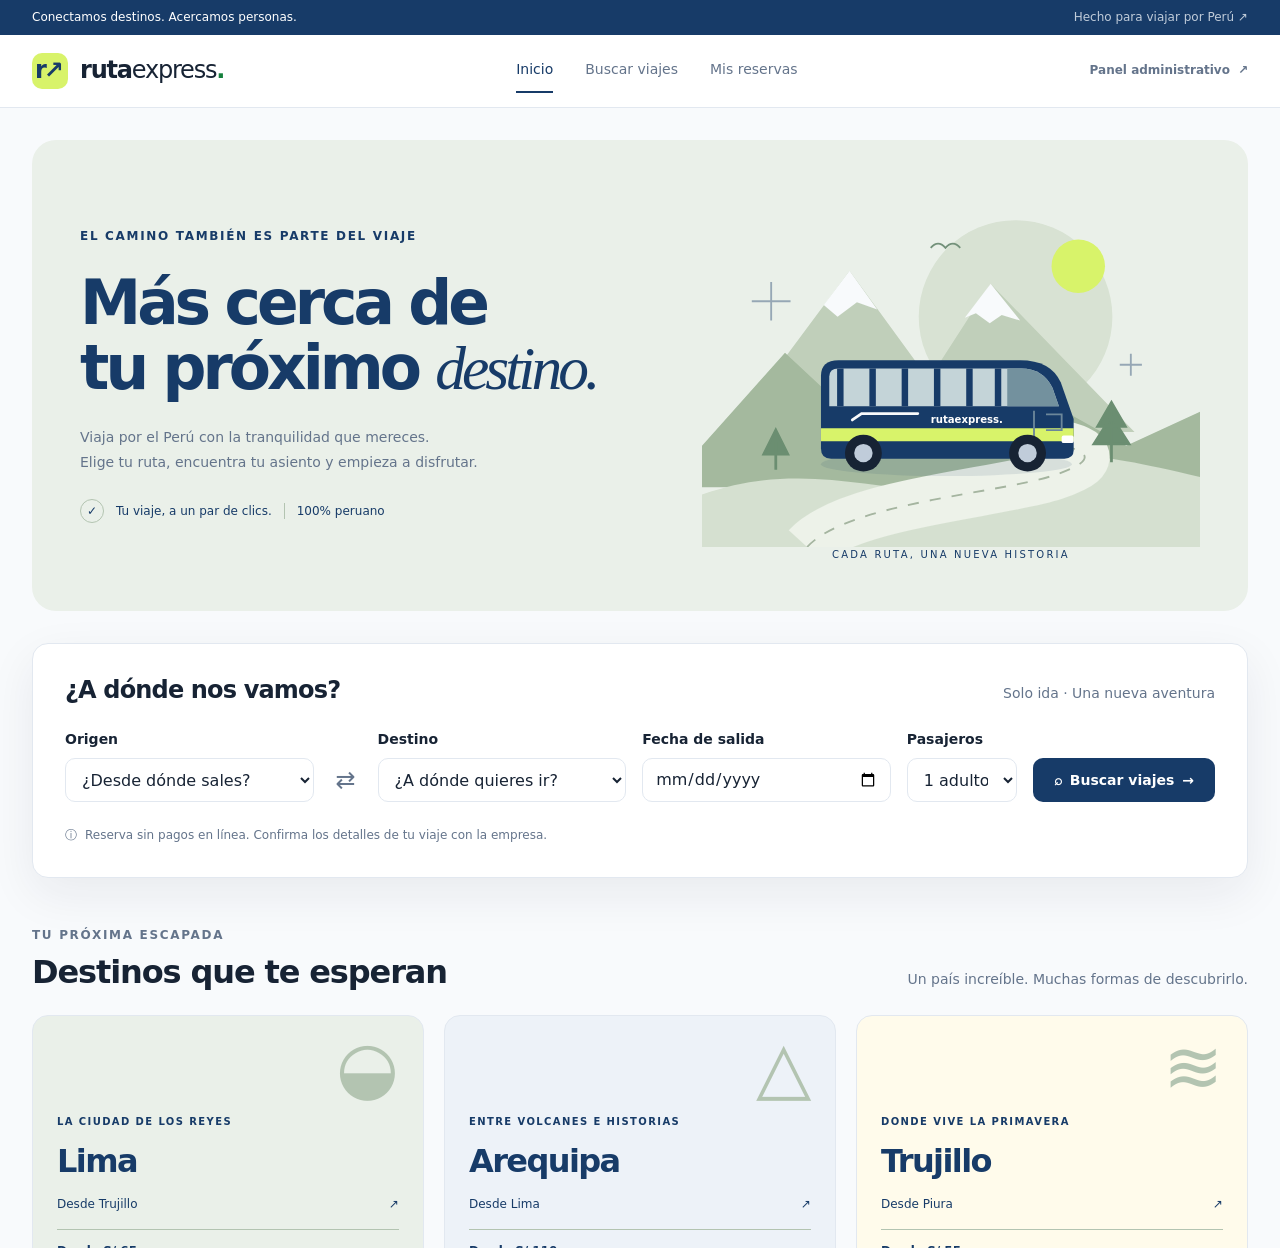
==== index.html @ 87af11d6 "se suben avance a github" ====
<!DOCTYPE html>
<html lang="es-PE">
<head><meta charset="UTF-8"><meta name="viewport" content="width=device-width, initial-scale=1"><meta http-equiv="refresh" content="0;url=cliente/index.html"><title>Ruta Express</title></head>
<body><p><a href="cliente/index.html">Abrir Ruta Express · Web del cliente</a></p><p><a href="admin/index.html">Abrir panel administrativo</a></p></body>
</html>
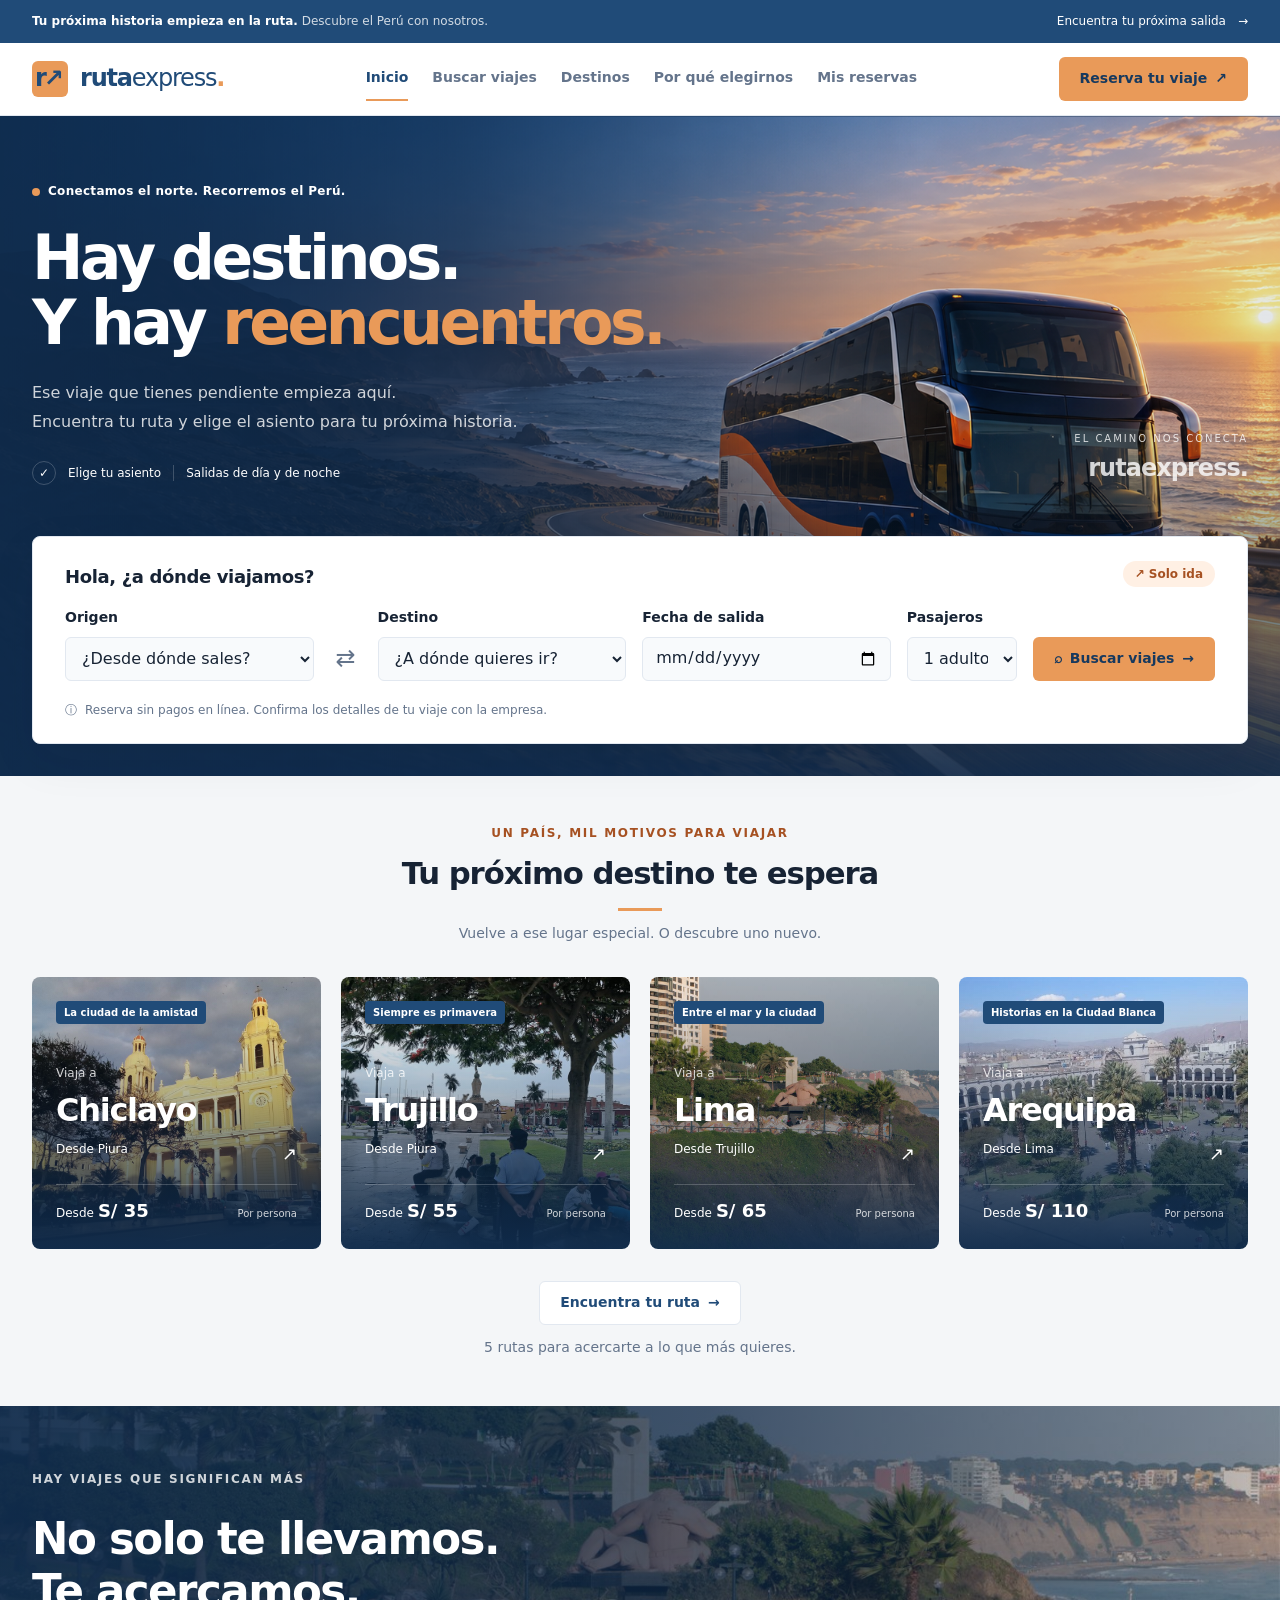
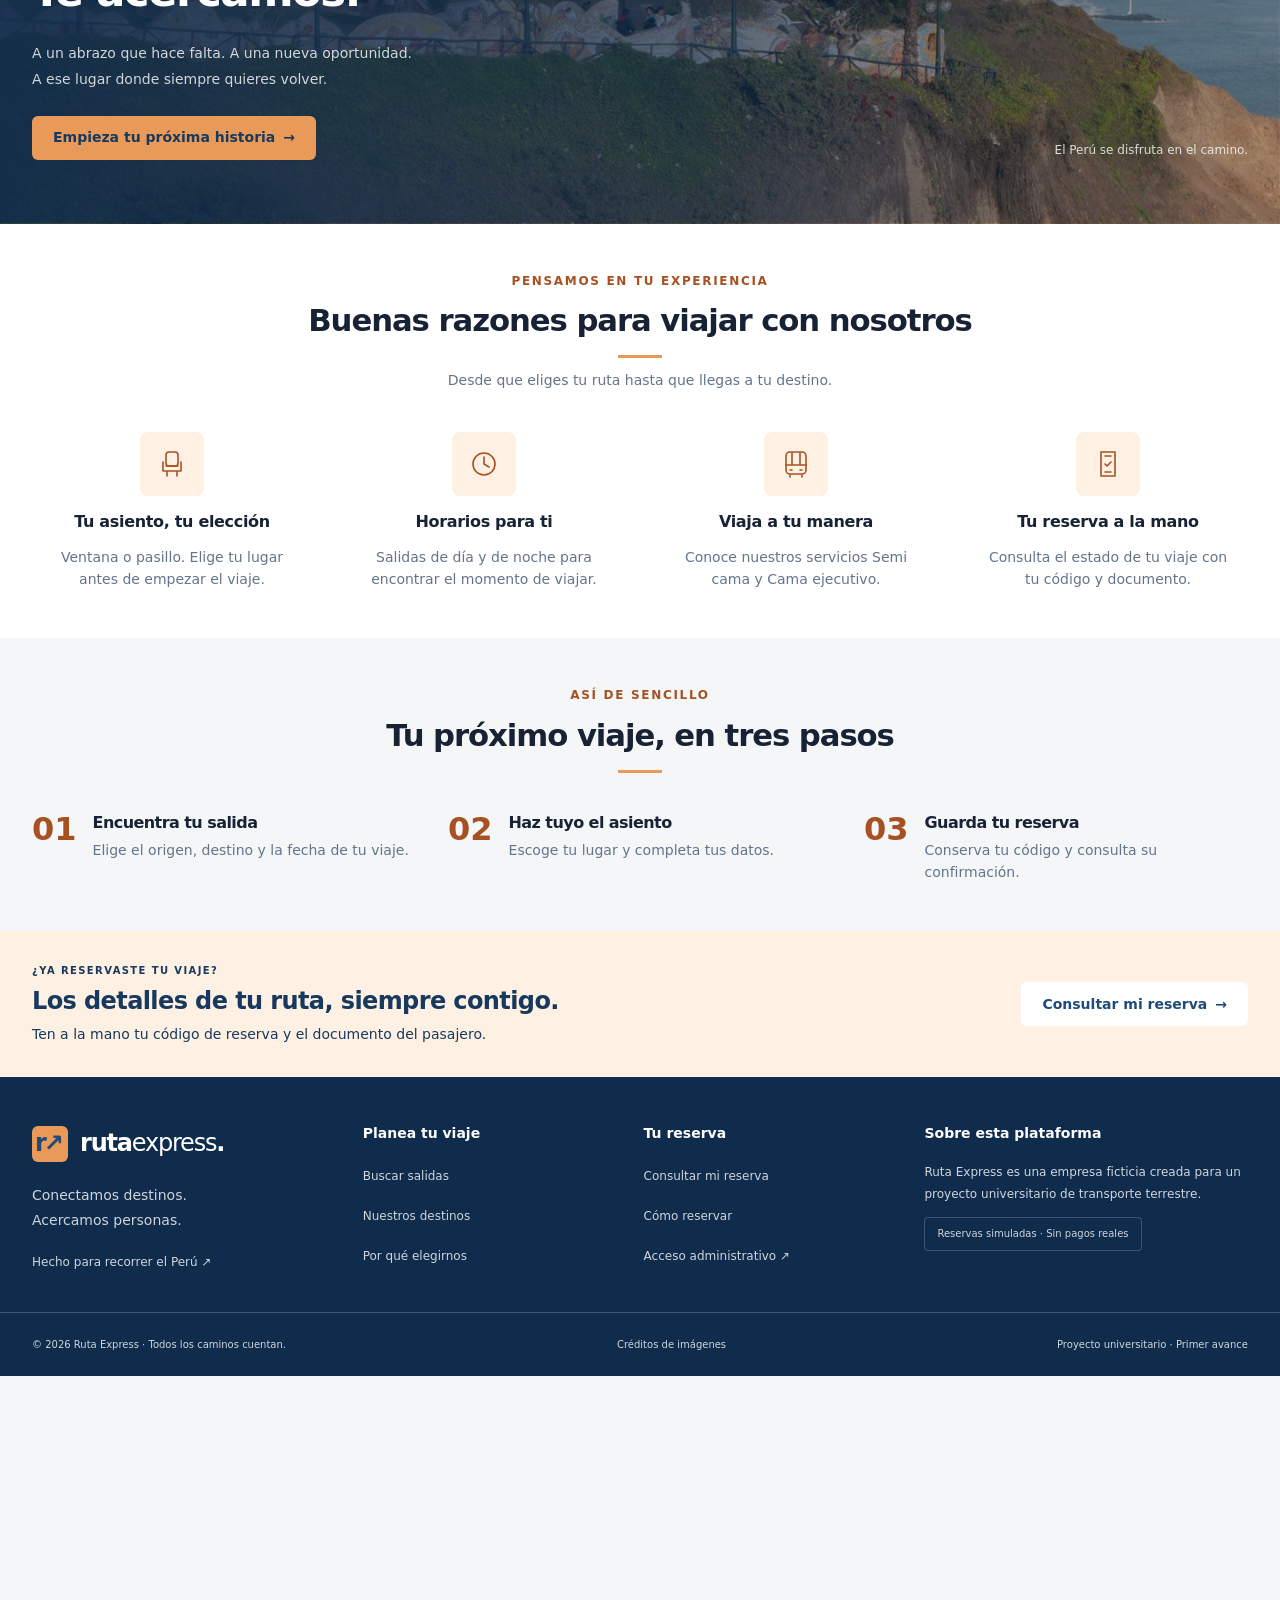
==== commit 3e3d3ba3: "se suben cambios" ====
--- a/index.html
+++ b/index.html
@@ -1,5 +1,13 @@
-<!DOCTYPE html>
+<!doctype html>
 <html lang="es-PE">
-<head><meta charset="UTF-8"><meta name="viewport" content="width=device-width, initial-scale=1"><meta http-equiv="refresh" content="0;url=cliente/index.html"><title>Ruta Express</title></head>
-<body><p><a href="cliente/index.html">Abrir Ruta Express · Web del cliente</a></p><p><a href="admin/index.html">Abrir panel administrativo</a></p></body>
+  <head>
+    <meta charset="UTF-8" />
+    <meta name="viewport" content="width=device-width, initial-scale=1" />
+    <meta http-equiv="refresh" content="0;url=cliente/index.html" />
+    <title>Ruta Express</title>
+  </head>
+  <body>
+    <p><a href="cliente/index.html">Abrir Ruta Express · Web del cliente</a></p>
+    <p><a href="admin/index.html">Abrir panel administrativo</a></p>
+  </body>
 </html>
